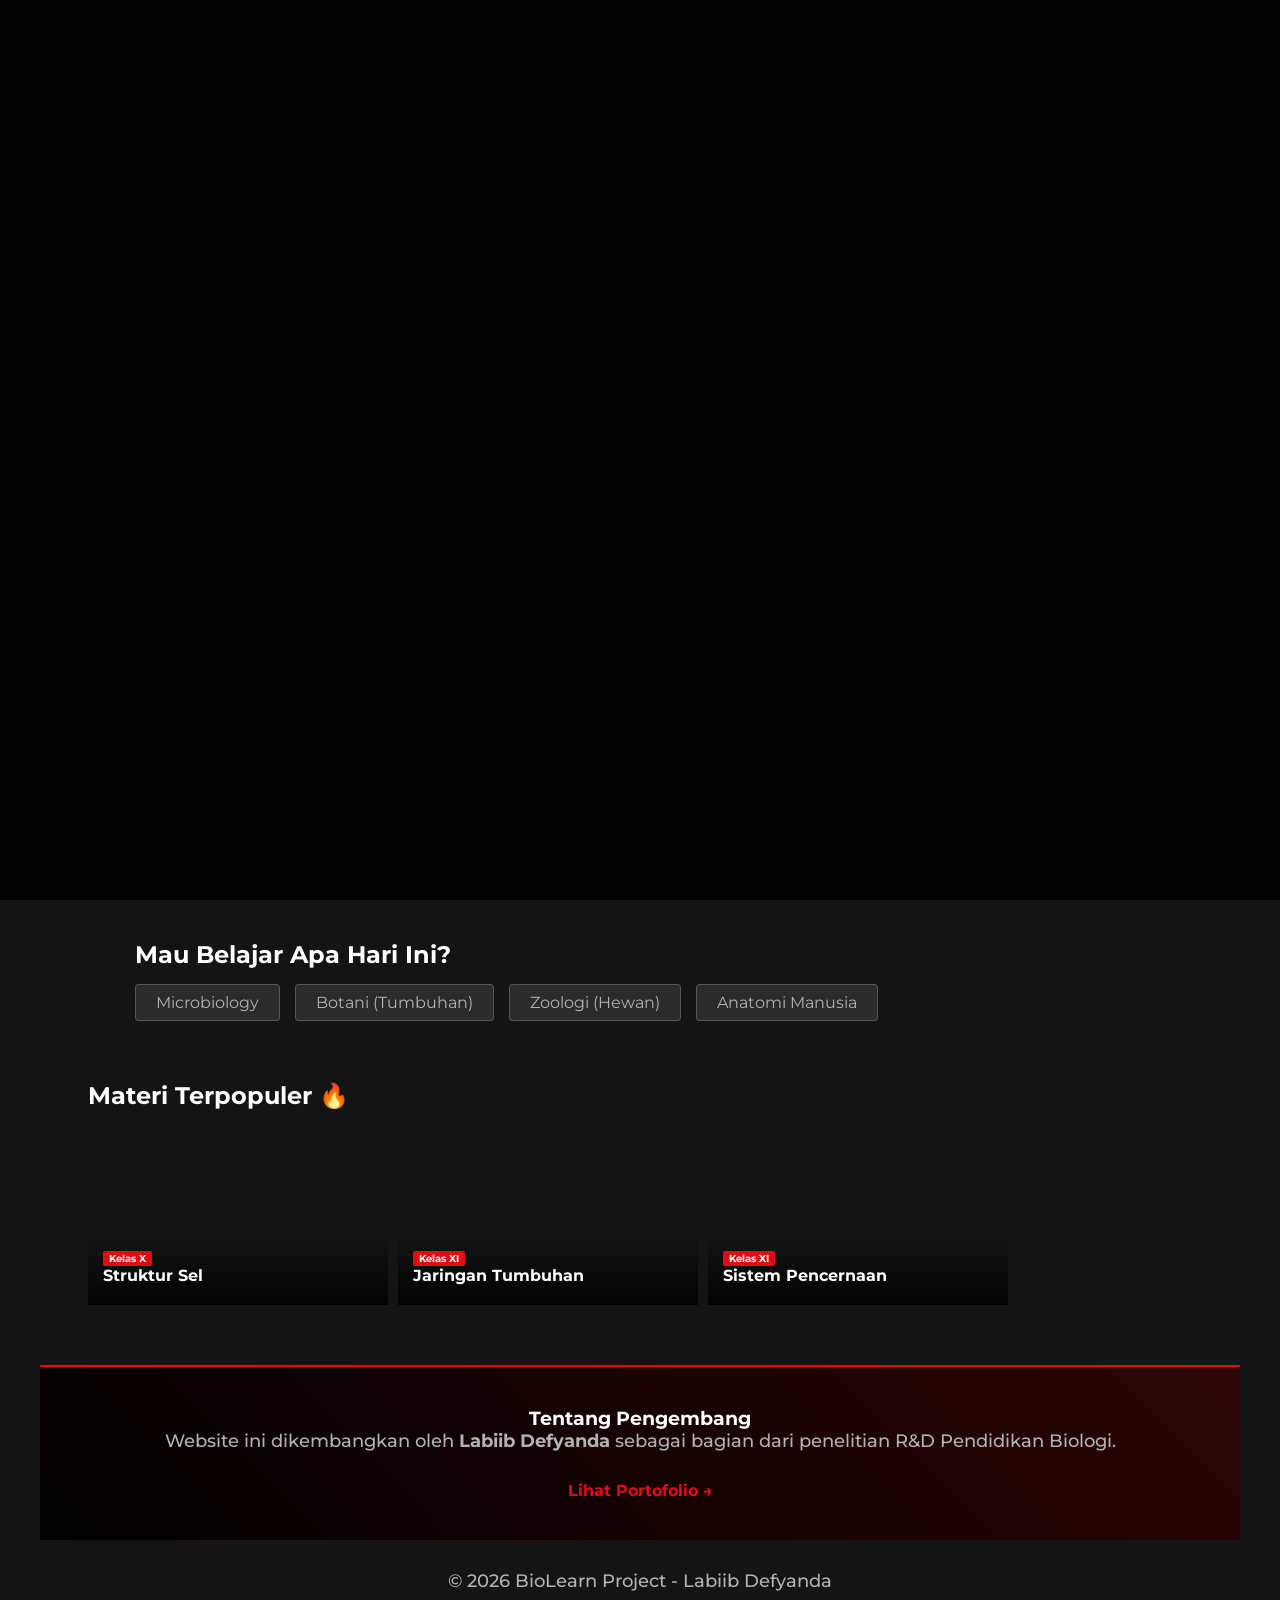
==== index.html @ b246363a "zoom in" ====
<!DOCTYPE html>
<html lang="id">
<head>
    <meta charset="UTF-8">
    <meta name="viewport" content="width=device-width, initial-scale=1.0">
    <title>BioLearn - Media Pembelajaran Biologi</title>
    <link rel="stylesheet" href="style.css">
    <link href="https://fonts.googleapis.com/css2?family=Montserrat:wght@400;600;700;900&display=swap" rel="stylesheet">
</head>
<body>

    <div id="intro-layer">
        <video id="intro-video" autoplay muted playsinline>
            <source src="intro.mp4" type="video/mp4">
            Yah, browsermu gak support video ini.
        </video>
    </div>

    <header class="hero-section">
        <div class="container">
            <div class="hero-text">
                <span class="badge">Biology</span>
                <h1>BIOFLIX</h1>
                <p>Jelajahi dunia biologi melalui website ini. Pelajari materi biologi melalui rangkuman materi dan video yang ada di website ini.</p>
                <div class="cta-buttons">
                    <a href="#" class="btn-primary">Mulai Sekarang</a>
                </div>
            </div>
        </div>
        <div class="scroll-down">
           <span>&#8595;</span>
        </div>
    </header>

    <section class="category-section">
        <div class="container">
            <h2 class="section-title">Mau Belajar Apa Hari Ini?</h2>
            <div class="category-grid">
                <div class="cat-item">Microbiology</div>
                <div class="cat-item">Botani (Tumbuhan)</div>
                <div class="cat-item">Zoologi (Hewan)</div>
                <div class="cat-item">Anatomi Manusia</div>
            </div>
        </div>
    </section>

    <section class="netflix-section">
        <div class="container">
            <h2 class="section-title">Materi Terpopuler 🔥</h2>
            <div class="netflix-grid">
                
                <a href="#" class="netflix-card" style="background-image: url('https://img.freepik.com/free-photo/cell-structure-abstract-concept-background_23-2150316531.jpg');">
                    <div class="card-content">
                        <span class="tag">Kelas X</span>
                        <h3>Struktur Sel</h3>
                    </div>
                </a>

                <a href="#" class="netflix-card" style="background-image: url('https://img.freepik.com/free-photo/green-leaf-texture-leaf-texture-background_501050-120.jpg');">
                    <div class="card-content">
                        <span class="tag">Kelas XI</span>
                        <h3>Jaringan Tumbuhan</h3>
                    </div>
                </a>

                <a href="#" class="netflix-card" style="background-image: url('https://img.freepik.com/free-photo/human-internal-organ-anatomy_53876-96068.jpg');">
                    <div class="card-content">
                        <span class="tag">Kelas XI</span>
                        <h3>Sistem Pencernaan</h3>
                    </div>
                </a>

            </div>
        </div>
    </section>

    <section class="researcher-section">
        <div class="container researcher-box">
            <h3>Tentang Pengembang</h3>
            <p>Website ini dikembangkan oleh <strong>Labiib Defyanda</strong> sebagai bagian dari penelitian R&D Pendidikan Biologi.</p>
            <a href="#" class="link-text">Lihat Portofolio →</a>
        </div>
    </section>

    <footer>
        <p>&copy; 2026 BioLearn Project - Labiib Defyanda</p>
    </footer>

    <script>
        const video = document.getElementById('intro-video');
        const layer = document.getElementById('intro-layer');

        // Coba paksa play saat loading (muted wajib biar jalan)
        video.play().catch(error => {
            console.log("Autoplay error:", error);
            // Kalau gagal play (browser lemot/block), langsung sembunyikan intro
            layer.style.display = 'none';
        });

        // Pas video selesai, hilangkan layer hitam
        video.onended = function() {
            layer.style.opacity = '0'; // Efek memudar
            layer.style.transform = 'scale(1.2)'
            
            // Tunggu 0.8 detik biar efek pudar selesai, baru hapus
            setTimeout(() => {
                layer.style.display = 'none';
            }, 1000); 
        };
    </script>

</body>
</html>
---- style.css ----
/* =========================================
   1. INTRO VIDEO PLAYER (AUTOPLAY)
   ========================================= */
/* Layar Hitam Penutup */
#intro-layer {
    position: fixed;
    top: 0;
    left: 0;
    width: 100vw;
    height: 100vh;
    background-color: #000000;
    z-index: 99999; /* Paling atas menutupi web */
    display: flex;
    justify-content: center;
    align-items: center;
    transition: opacity 1s ease-out, transform 1s ease-out;
    transform: scale(1)
}

/* Video Player - WAJIB BLOCK AGAR KELIHATAN */
#intro-video {
    width: 100%;
    height: 100%;
    object-fit: cover; /* Biar video full screen gak gepeng */
    display: block; /* Dulu none, sekarang harus muncul */
}

/* =========================================
   2. GLOBAL STYLES (WEBSITE ASLI)
   ========================================= */
* {
    margin: 0;
    padding: 0;
    box-sizing: border-box;
    font-family: 'Montserrat', sans-serif;
}

body {
    background-color: #141414; /* Hitam Netflix */
    color: #ffffff;
    overflow-x: hidden;
}

.container {
    max-width: 1200px;
    margin: 0 auto;
    padding: 0 4%;
}

/* VARIABEL WARNA */
:root {
    --net-red: #E50914;
    --net-dark: #141414;
    --net-gray: #b3b3b3;
}

/* =========================================
   3. HERO SECTION (BANNER UTAMA)
   ========================================= */
.hero-section {
    height: 100vh; /* Full layar mentok atas-bawah */
    width: 100%;   /* Pastikan lebar juga full */
    position: relative;
    display: flex;
    align-items: center;
    /* Gambar background tetap sama */
    background: linear-gradient(to right, rgba(0,0,0,0.9) 20%, rgba(0,0,0,0.3)),
                url('https://images.unsplash.com/photo-1532187863486-abf9dbad1b69?q=80&w=2070&auto=format&fit=crop');
    background-size: cover;
    background-position: center;
}

.hero-image { display: none; } 

.hero-text {
    max-width: 600px;
    z-index: 2;
    padding-left: 4%; 
}

.badge {
    background-color: var(--net-red);
    color: white;
    font-weight: 700;
    letter-spacing: 1px;
    padding: 5px 10px;
    border-radius: 4px;
    font-size: 0.8rem;
}

h1 {
    font-size: 3.5rem;
    font-weight: 900;
    margin: 20px 0;
    text-transform: uppercase;
    line-height: 1;
}

p {
    font-size: 1.1rem;
    color: var(--net-gray);
    margin-bottom: 30px;
    font-weight: 500;
}

.btn-primary {
    background-color: var(--net-red);
    color: white;
    padding: 12px 35px;
    font-size: 1.1rem;
    border-radius: 4px;
    text-decoration: none;
    font-weight: bold;
    display: inline-flex;
    align-items: center;
    gap: 10px;
}
.btn-primary::before { content: '▶'; font-size: 0.8rem; }
.btn-primary:hover { background-color: #c10811; }

/* Animasi Panah Scroll */
.scroll-down {
    position: absolute;
    bottom: 30px; /* Jarak dari bawah layar */
    left: 50%;
    transform: translateX(-50%);
    animation: bounce 2s infinite; /* Gerak naik turun selamanya */
    color: white;
    font-size: 2rem;
    cursor: pointer;
    opacity: 0.7;
}

@keyframes bounce {
    0%, 20%, 50%, 80%, 100% { transform: translate(-50%, 0); }
    40% { transform: translate(-50%, -10px); }
    60% { transform: translate(-50%, -5px); }
}

/* =========================================
   4. KATEGORI & JUDUL
   ========================================= */
.section-title {
    color: white;
    font-size: 1.5rem;
    margin-bottom: 15px;
    margin-top: 40px;
    font-weight: 700;
    padding-left: 4%;
}

.category-grid {
    display: flex;
    gap: 15px;
    overflow-x: auto;
    padding: 0 4% 20px 4%;
}

.cat-item {
    background: rgba(255,255,255,0.1);
    color: var(--net-gray);
    border: 1px solid rgba(255,255,255,0.2);
    padding: 8px 20px;
    border-radius: 4px;
    white-space: nowrap;
    cursor: pointer;
    transition: 0.3s;
}
.cat-item:hover {
    background: white;
    color: black;
}

/* =========================================
   5. NETFLIX CARDS (MATERI)
   ========================================= */
.netflix-section .container { padding: 0; }

.netflix-grid {
    display: flex;
    overflow-x: auto;
    gap: 10px;
    padding: 10px 4%;
    scrollbar-width: none;
}
.netflix-grid::-webkit-scrollbar { display: none; }

.netflix-card {
    min-width: 300px;
    height: 170px;
    border-radius: 4px;
    background-size: cover;
    background-position: center;
    position: relative;
    text-decoration: none;
    transition: transform 0.3s ease;
}
.netflix-card:hover {
    transform: scale(1.05);
    z-index: 10;
}

.card-content {
    position: absolute;
    bottom: 0;
    left: 0;
    width: 100%;
    padding: 15px;
    background: linear-gradient(to top, rgba(0,0,0,0.9), transparent);
}

.netflix-card h3 {
    color: white;
    font-size: 1rem;
    margin-bottom: 5px;
}
.tag {
    background-color: var(--net-red);
    color: white;
    padding: 2px 6px;
    font-size: 0.6rem;
    font-weight: bold;
    border-radius: 2px;
}

/* =========================================
   6. FOOTER & RESEARCHER
   ========================================= */
.researcher-box {
    background: linear-gradient(45deg, #000000, #2c0405);
    border-top: 2px solid var(--net-red);
    padding: 40px;
    text-align: center;
    margin-top: 50px;
}
.link-text { color: var(--net-red); font-weight: bold; text-decoration: none; }

footer {
    text-align: center;
    padding: 30px;
    color: #555;
    font-size: 0.8rem;
}

/* RESPONSIVE HP */
@media (max-width: 768px) {
    h1 { font-size: 2.5rem; }
    .hero-section { height: 100vh; background-position: center; }
    .hero-text { text-align: center; margin-top: 50px; padding: 0 5%;}
    .cta-buttons { justify-content: center; }
}
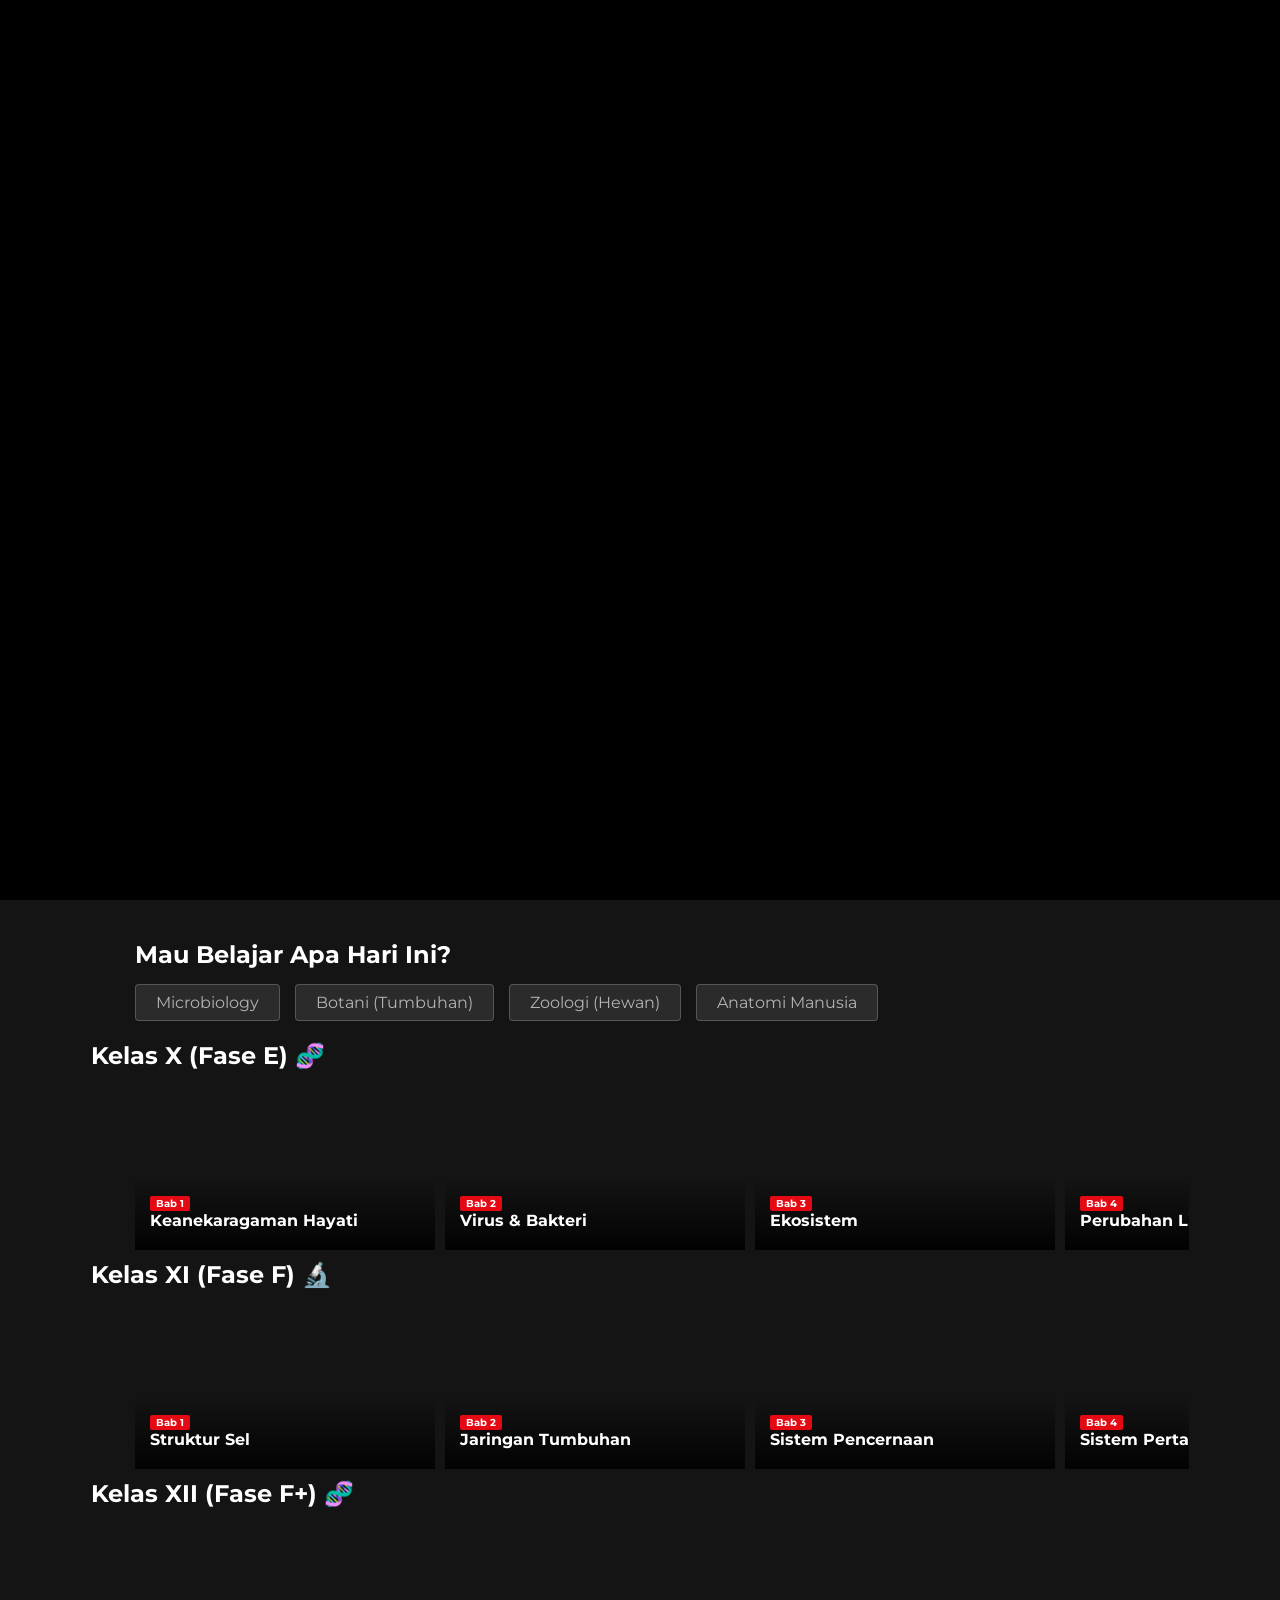
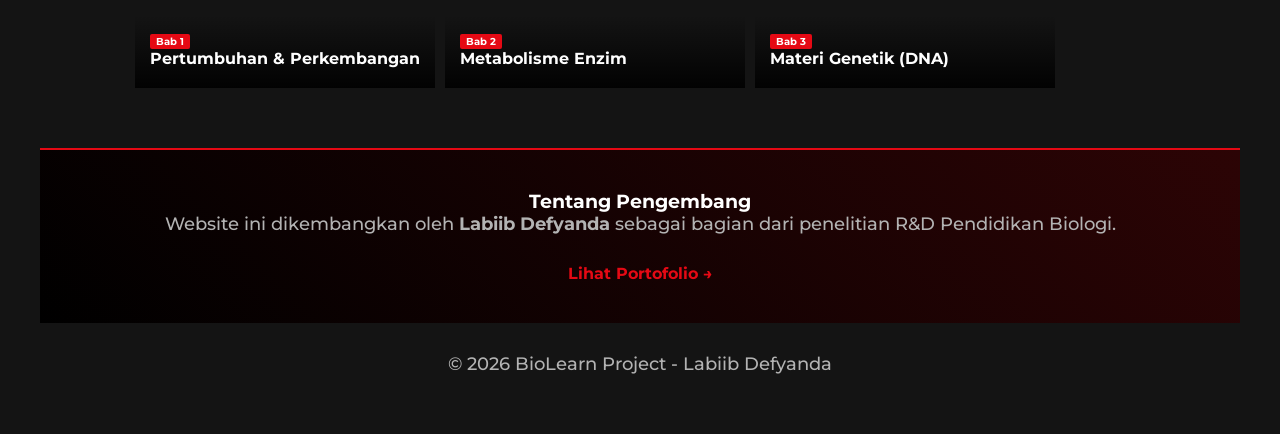
==== commit d6566e79: "Update index.html" ====
--- a/index.html
+++ b/index.html
@@ -23,16 +23,19 @@
                 <h1>BIOFLIX</h1>
                 <p>Jelajahi dunia biologi melalui website ini. Pelajari materi biologi melalui rangkuman materi dan video yang ada di website ini.</p>
                 <div class="cta-buttons">
-                    <a href="#" class="btn-primary">Mulai Sekarang</a>
+                    <a href="#mulai-belajar" class="btn-primary">Mulai Sekarang</a>
                 </div>
             </div>
         </div>
+
         <div class="scroll-down">
-           <span>&#8595;</span>
+          <a href="#mulai-belajar" style="text-decoration: none; color: white;">
+             <span>&#8595;</span>
+          </a>
         </div>
     </header>
 
-    <section class="category-section">
+    <section id="mulai-belajar" class="category-section">
         <div class="container">
             <h2 class="section-title">Mau Belajar Apa Hari Ini?</h2>
             <div class="category-grid">
@@ -44,35 +47,110 @@
         </div>
     </section>
 
-    <section class="netflix-section">
-        <div class="container">
-            <h2 class="section-title">Materi Terpopuler 🔥</h2>
+<section class="class-row">
+        <div class="container">
+            <h2 class="row-title">Kelas X (Fase E) 🧬</h2>
             <div class="netflix-grid">
                 
+                <a href="#" class="netflix-card" style="background-image: url('https://images.unsplash.com/photo-1576086213369-97a306d36557?q=80&w=2080&auto=format&fit=crop');">
+                    <div class="card-content">
+                        <span class="tag">Bab 1</span>
+                        <h3>Keanekaragaman Hayati</h3>
+                    </div>
+                </a>
+
+                <a href="#" class="netflix-card" style="background-image: url('https://images.unsplash.com/photo-1584036561566-b93a5806e148?q=80&w=2070&auto=format&fit=crop');">
+                    <div class="card-content">
+                        <span class="tag">Bab 2</span>
+                        <h3>Virus & Bakteri</h3>
+                    </div>
+                </a>
+
+                <a href="#" class="netflix-card" style="background-image: url('https://images.unsplash.com/photo-1596392996844-3c6607062e5b?q=80&w=1974&auto=format&fit=crop');">
+                    <div class="card-content">
+                        <span class="tag">Bab 3</span>
+                        <h3>Ekosistem</h3>
+                    </div>
+                </a>
+
+                <a href="#" class="netflix-card" style="background-image: url('https://images.unsplash.com/photo-1530026405186-ed1f139313f8?q=80&w=1935&auto=format&fit=crop');">
+                    <div class="card-content">
+                        <span class="tag">Bab 4</span>
+                        <h3>Perubahan Lingkungan</h3>
+                    </div>
+                </a>
+
+            </div>
+        </div>
+    </section>
+
+    <section class="class-row">
+        <div class="container">
+            <h2 class="row-title">Kelas XI (Fase F) 🔬</h2>
+            <div class="netflix-grid">
+                
                 <a href="#" class="netflix-card" style="background-image: url('https://img.freepik.com/free-photo/cell-structure-abstract-concept-background_23-2150316531.jpg');">
                     <div class="card-content">
-                        <span class="tag">Kelas X</span>
+                        <span class="tag">Bab 1</span>
                         <h3>Struktur Sel</h3>
                     </div>
                 </a>
 
                 <a href="#" class="netflix-card" style="background-image: url('https://img.freepik.com/free-photo/green-leaf-texture-leaf-texture-background_501050-120.jpg');">
                     <div class="card-content">
-                        <span class="tag">Kelas XI</span>
+                        <span class="tag">Bab 2</span>
                         <h3>Jaringan Tumbuhan</h3>
                     </div>
                 </a>
 
                 <a href="#" class="netflix-card" style="background-image: url('https://img.freepik.com/free-photo/human-internal-organ-anatomy_53876-96068.jpg');">
                     <div class="card-content">
-                        <span class="tag">Kelas XI</span>
+                        <span class="tag">Bab 3</span>
                         <h3>Sistem Pencernaan</h3>
                     </div>
                 </a>
-
-            </div>
-        </div>
-    </section>
+                
+                <a href="#" class="netflix-card" style="background-image: url('https://images.unsplash.com/photo-1559757175-5700dde675bc?q=80&w=2071&auto=format&fit=crop');">
+                    <div class="card-content">
+                        <span class="tag">Bab 4</span>
+                        <h3>Sistem Pertahanan Tubuh</h3>
+                    </div>
+                </a>
+
+            </div>
+        </div>
+    </section>
+
+    <section class="class-row">
+        <div class="container">
+            <h2 class="row-title">Kelas XII (Fase F+) 🧬</h2>
+            <div class="netflix-grid">
+                
+                <a href="#" class="netflix-card" style="background-image: url('https://images.unsplash.com/photo-1530026186672-2cd00ffc40dd?q=80&w=2070&auto=format&fit=crop');">
+                    <div class="card-content">
+                        <span class="tag">Bab 1</span>
+                        <h3>Pertumbuhan & Perkembangan</h3>
+                    </div>
+                </a>
+
+                <a href="#" class="netflix-card" style="background-image: url('https://plus.unsplash.com/premium_photo-1676325102583-0839e57d7a1f?q=80&w=2070&auto=format&fit=crop');">
+                    <div class="card-content">
+                        <span class="tag">Bab 2</span>
+                        <h3>Metabolisme Enzim</h3>
+                    </div>
+                </a>
+
+                <a href="#" class="netflix-card" style="background-image: url('https://images.unsplash.com/photo-1614935151651-0bea6508db6b?q=80&w=2025&auto=format&fit=crop');">
+                    <div class="card-content">
+                        <span class="tag">Bab 3</span>
+                        <h3>Materi Genetik (DNA)</h3>
+                    </div>
+                </a>
+
+            </div>
+        </div>
+    </section>
+    
 
     <section class="researcher-section">
         <div class="container researcher-box">
@@ -90,19 +168,36 @@
         const video = document.getElementById('intro-video');
         const layer = document.getElementById('intro-layer');
 
-        // Coba paksa play saat loading (muted wajib biar jalan)
+        video.load();
+
+        var playPromise = video.play();
+
+        if (playPromise !== undefined) {
+            playPromise.then(_ => {
+                // Autoplay berhasil jalan!
+                console.log("Video playing...");
+            })
+            .catch(error => {
+                // Autoplay dicegah browser (biasanya mode hemat daya/kuota)
+                console.log("Autoplay dicegah:", error);
+                // Kalau dicegah, langsung hilangkan intro biar gak layar hitam doang
+                layer.style.display = 'none';
+            });
+        }
+        
         video.play().catch(error => {
             console.log("Autoplay error:", error);
-            // Kalau gagal play (browser lemot/block), langsung sembunyikan intro
             layer.style.display = 'none';
         });
 
-        // Pas video selesai, hilangkan layer hitam
+        // Event saat video selesai
         video.onended = function() {
-            layer.style.opacity = '0'; // Efek memudar
-            layer.style.transform = 'scale(1.2)'
-            
-            // Tunggu 0.8 detik biar efek pudar selesai, baru hapus
+            layer.style.opacity = '0'; 
+
+            setTimeout(() => {
+                document.querySelector('.hero-text').classList.add('muncul-dong');
+            }, 200);
+
             setTimeout(() => {
                 layer.style.display = 'none';
             }, 1000); 
--- a/style.css
+++ b/style.css
@@ -1,7 +1,10 @@
+html {
+    scroll-behavior: smooth;
+}
+
 /* =========================================
    1. INTRO VIDEO PLAYER (AUTOPLAY)
    ========================================= */
-/* Layar Hitam Penutup */
 #intro-layer {
     position: fixed;
     top: 0;
@@ -9,24 +12,25 @@
     width: 100vw;
     height: 100vh;
     background-color: #000000;
-    z-index: 99999; /* Paling atas menutupi web */
+    z-index: 99999;
     display: flex;
     justify-content: center;
     align-items: center;
-    transition: opacity 1s ease-out, transform 1s ease-out;
-    transform: scale(1)
-}
-
-/* Video Player - WAJIB BLOCK AGAR KELIHATAN */
+    
+    /* ⚠️ PENTING: Transisi untuk Opacity DAN Transform (Zoom) */
+    transition: opacity 1s ease-out, transform 1s ease-out; 
+    transform: scale(1); /* Posisi awal normal */
+}
+
 #intro-video {
     width: 100%;
     height: 100%;
-    object-fit: cover; /* Biar video full screen gak gepeng */
-    display: block; /* Dulu none, sekarang harus muncul */
-}
-
-/* =========================================
-   2. GLOBAL STYLES (WEBSITE ASLI)
+    object-fit: cover;
+    display: block; 
+}
+
+/* =========================================
+   2. GLOBAL STYLES
    ========================================= */
 * {
     margin: 0;
@@ -36,7 +40,7 @@
 }
 
 body {
-    background-color: #141414; /* Hitam Netflix */
+    background-color: #141414;
     color: #ffffff;
     overflow-x: hidden;
 }
@@ -47,7 +51,6 @@
     padding: 0 4%;
 }
 
-/* VARIABEL WARNA */
 :root {
     --net-red: #E50914;
     --net-dark: #141414;
@@ -55,27 +58,32 @@
 }
 
 /* =========================================
-   3. HERO SECTION (BANNER UTAMA)
+   3. HERO SECTION (FULL SCREEN)
    ========================================= */
 .hero-section {
-    height: 100vh; /* Full layar mentok atas-bawah */
-    width: 100%;   /* Pastikan lebar juga full */
+    height: 100vh; /* Full Layar */
+    width: 100%;
     position: relative;
     display: flex;
     align-items: center;
-    /* Gambar background tetap sama */
     background: linear-gradient(to right, rgba(0,0,0,0.9) 20%, rgba(0,0,0,0.3)),
                 url('https://images.unsplash.com/photo-1532187863486-abf9dbad1b69?q=80&w=2070&auto=format&fit=crop');
     background-size: cover;
     background-position: center;
 }
 
-.hero-image { display: none; } 
-
 .hero-text {
     max-width: 600px;
     z-index: 2;
-    padding-left: 4%; 
+    padding-left: 4%;
+    opacity: 0;
+    transform: scale(1.2);
+    transition: all 1.5s cubic-bezier(0.22, 1, 0.36, 1);
+}
+
+.hero-text.muncul-dong {
+    opacity: 1;             
+    transform: scale(1);    
 }
 
 .badge {
@@ -118,13 +126,13 @@
 .btn-primary::before { content: '▶'; font-size: 0.8rem; }
 .btn-primary:hover { background-color: #c10811; }
 
-/* Animasi Panah Scroll */
+/* ⚠️ ANIMASI PANAH SCROLL */
 .scroll-down {
     position: absolute;
-    bottom: 30px; /* Jarak dari bawah layar */
+    bottom: 30px;
     left: 50%;
     transform: translateX(-50%);
-    animation: bounce 2s infinite; /* Gerak naik turun selamanya */
+    animation: bounce 2s infinite;
     color: white;
     font-size: 2rem;
     cursor: pointer;
@@ -172,7 +180,7 @@
 }
 
 /* =========================================
-   5. NETFLIX CARDS (MATERI)
+   5. NETFLIX CARDS
    ========================================= */
 .netflix-section .container { padding: 0; }
 
@@ -224,7 +232,7 @@
 }
 
 /* =========================================
-   6. FOOTER & RESEARCHER
+   6. FOOTER
    ========================================= */
 .researcher-box {
     background: linear-gradient(45deg, #000000, #2c0405);
@@ -245,7 +253,13 @@
 /* RESPONSIVE HP */
 @media (max-width: 768px) {
     h1 { font-size: 2.5rem; }
-    .hero-section { height: 100vh; background-position: center; }
+    
+    /* BIAR DI HP JUGA FULL LAYAR */
+    .hero-section { 
+        height: 100vh; 
+        background-position: center; 
+    }
+    
     .hero-text { text-align: center; margin-top: 50px; padding: 0 5%;}
     .cta-buttons { justify-content: center; }
 }
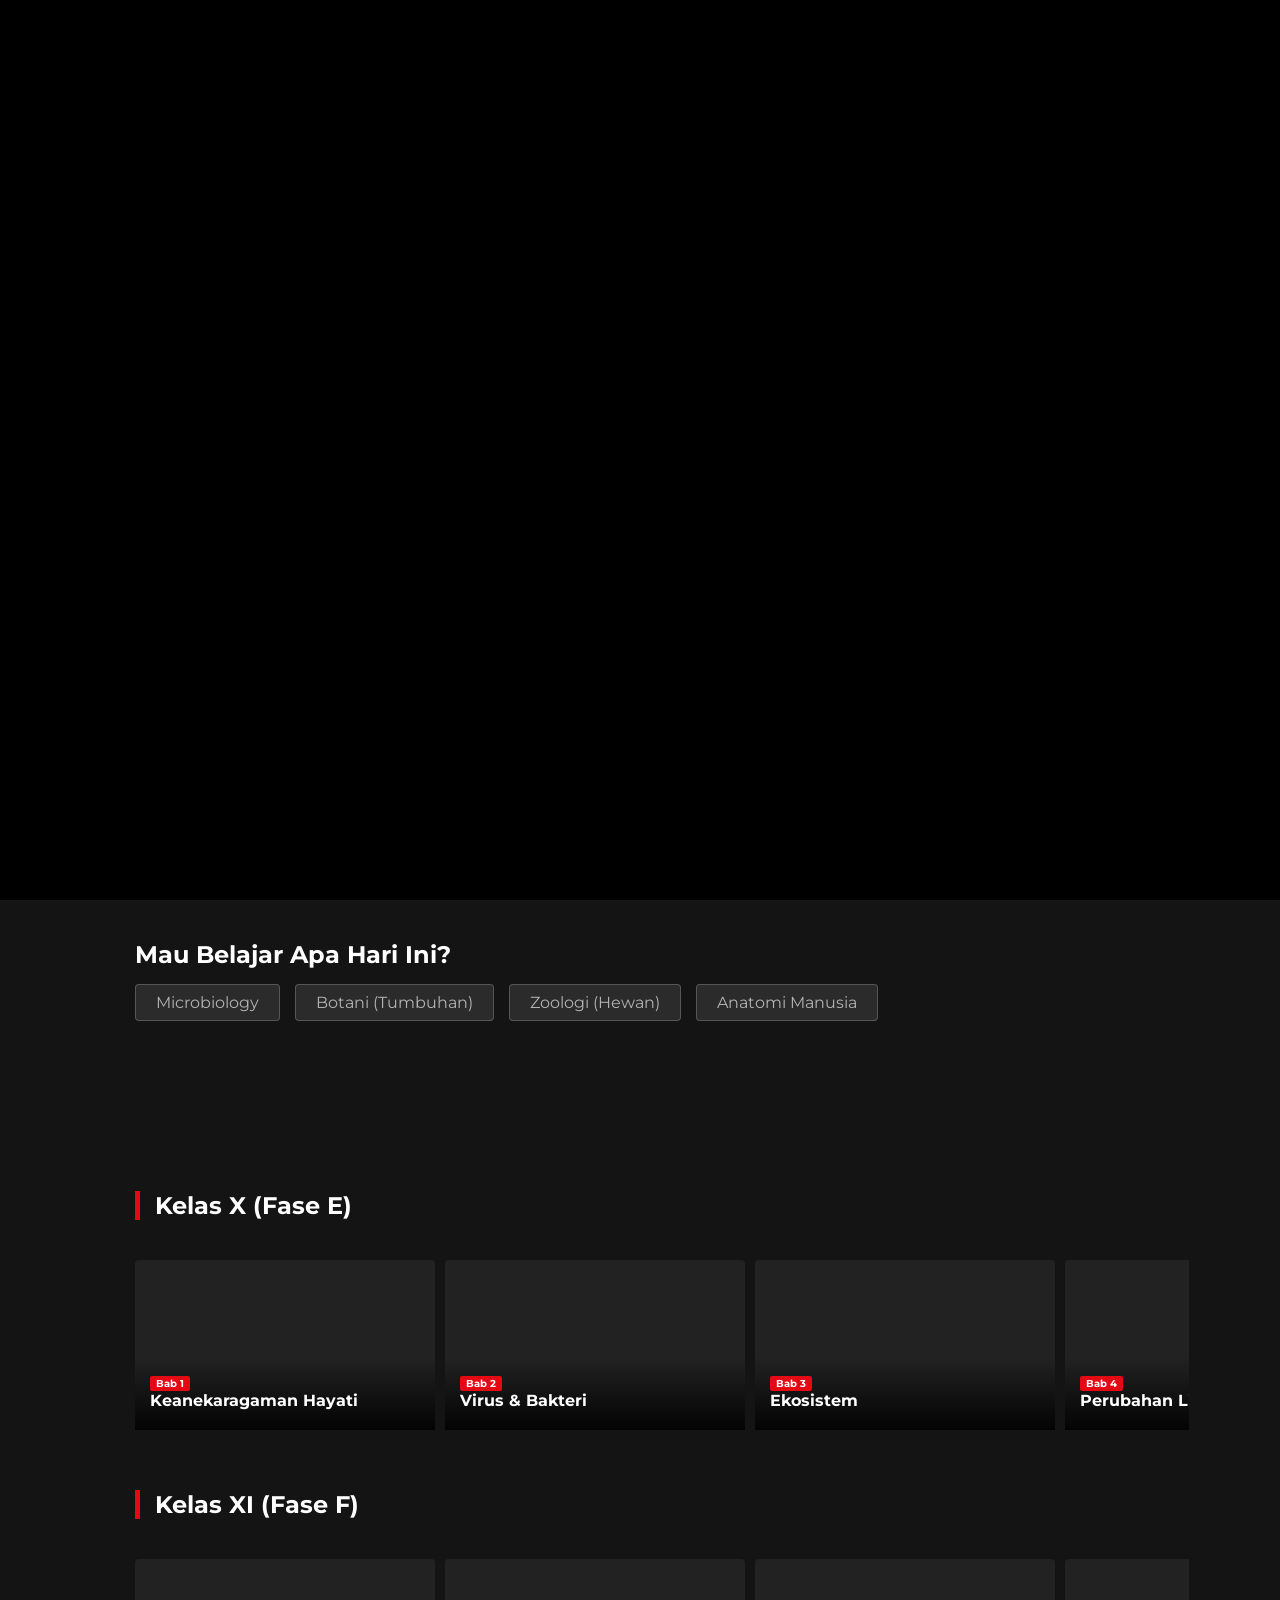
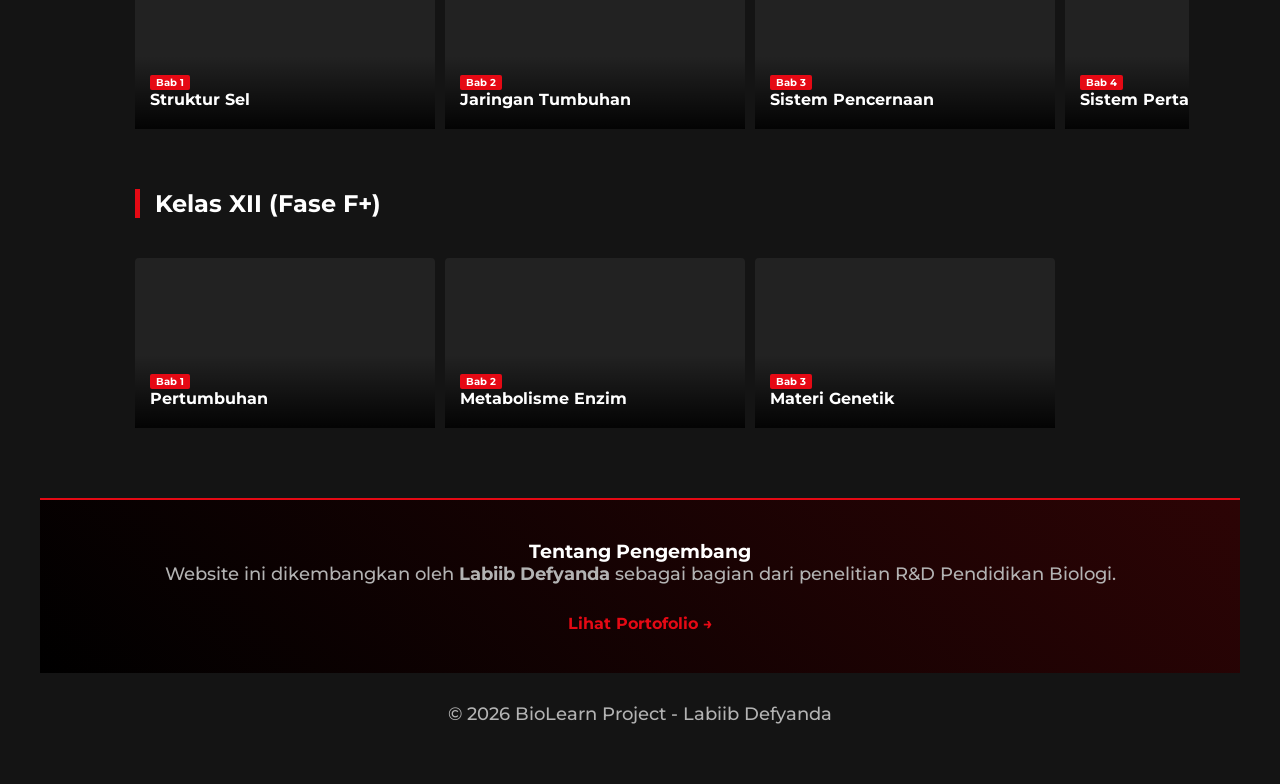
==== commit c3822094: "ilangin gambar" ====
--- a/index.html
+++ b/index.html
@@ -49,31 +49,31 @@
 
 <section class="class-row">
         <div class="container">
-            <h2 class="row-title">Kelas X (Fase E) 🧬</h2>
+            <h2 class="row-title">Kelas X (Fase E)</h2>
             <div class="netflix-grid">
                 
-                <a href="#" class="netflix-card" style="background-image: url('https://images.unsplash.com/photo-1576086213369-97a306d36557?q=80&w=2080&auto=format&fit=crop');">
+                <a href="#" class="netflix-card">
                     <div class="card-content">
                         <span class="tag">Bab 1</span>
                         <h3>Keanekaragaman Hayati</h3>
                     </div>
                 </a>
 
-                <a href="#" class="netflix-card" style="background-image: url('https://images.unsplash.com/photo-1584036561566-b93a5806e148?q=80&w=2070&auto=format&fit=crop');">
+<a href="#" class="netflix-card">
                     <div class="card-content">
                         <span class="tag">Bab 2</span>
                         <h3>Virus & Bakteri</h3>
                     </div>
                 </a>
 
-                <a href="#" class="netflix-card" style="background-image: url('https://images.unsplash.com/photo-1596392996844-3c6607062e5b?q=80&w=1974&auto=format&fit=crop');">
+                <a href="#" class="netflix-card">
                     <div class="card-content">
                         <span class="tag">Bab 3</span>
                         <h3>Ekosistem</h3>
                     </div>
                 </a>
 
-                <a href="#" class="netflix-card" style="background-image: url('https://images.unsplash.com/photo-1530026405186-ed1f139313f8?q=80&w=1935&auto=format&fit=crop');">
+                <a href="#" class="netflix-card">
                     <div class="card-content">
                         <span class="tag">Bab 4</span>
                         <h3>Perubahan Lingkungan</h3>
@@ -86,31 +86,31 @@
 
     <section class="class-row">
         <div class="container">
-            <h2 class="row-title">Kelas XI (Fase F) 🔬</h2>
+            <h2 class="row-title">Kelas XI (Fase F)</h2>
             <div class="netflix-grid">
                 
-                <a href="#" class="netflix-card" style="background-image: url('https://img.freepik.com/free-photo/cell-structure-abstract-concept-background_23-2150316531.jpg');">
+                <a href="#" class="netflix-card">
                     <div class="card-content">
                         <span class="tag">Bab 1</span>
                         <h3>Struktur Sel</h3>
                     </div>
                 </a>
 
-                <a href="#" class="netflix-card" style="background-image: url('https://img.freepik.com/free-photo/green-leaf-texture-leaf-texture-background_501050-120.jpg');">
+                <a href="#" class="netflix-card">
                     <div class="card-content">
                         <span class="tag">Bab 2</span>
                         <h3>Jaringan Tumbuhan</h3>
                     </div>
                 </a>
 
-                <a href="#" class="netflix-card" style="background-image: url('https://img.freepik.com/free-photo/human-internal-organ-anatomy_53876-96068.jpg');">
+                <a href="#" class="netflix-card">
                     <div class="card-content">
                         <span class="tag">Bab 3</span>
                         <h3>Sistem Pencernaan</h3>
                     </div>
                 </a>
                 
-                <a href="#" class="netflix-card" style="background-image: url('https://images.unsplash.com/photo-1559757175-5700dde675bc?q=80&w=2071&auto=format&fit=crop');">
+                <a href="#" class="netflix-card">
                     <div class="card-content">
                         <span class="tag">Bab 4</span>
                         <h3>Sistem Pertahanan Tubuh</h3>
@@ -123,27 +123,27 @@
 
     <section class="class-row">
         <div class="container">
-            <h2 class="row-title">Kelas XII (Fase F+) 🧬</h2>
+            <h2 class="row-title">Kelas XII (Fase F+)</h2>
             <div class="netflix-grid">
                 
-                <a href="#" class="netflix-card" style="background-image: url('https://images.unsplash.com/photo-1530026186672-2cd00ffc40dd?q=80&w=2070&auto=format&fit=crop');">
+                <a href="#" class="netflix-card">
                     <div class="card-content">
                         <span class="tag">Bab 1</span>
-                        <h3>Pertumbuhan & Perkembangan</h3>
-                    </div>
-                </a>
-
-                <a href="#" class="netflix-card" style="background-image: url('https://plus.unsplash.com/premium_photo-1676325102583-0839e57d7a1f?q=80&w=2070&auto=format&fit=crop');">
+                        <h3>Pertumbuhan</h3>
+                    </div>
+                </a>
+
+                <a href="#" class="netflix-card">
                     <div class="card-content">
                         <span class="tag">Bab 2</span>
                         <h3>Metabolisme Enzim</h3>
                     </div>
                 </a>
 
-                <a href="#" class="netflix-card" style="background-image: url('https://images.unsplash.com/photo-1614935151651-0bea6508db6b?q=80&w=2025&auto=format&fit=crop');">
+                <a href="#" class="netflix-card">
                     <div class="card-content">
                         <span class="tag">Bab 3</span>
-                        <h3>Materi Genetik (DNA)</h3>
+                        <h3>Materi Genetik</h3>
                     </div>
                 </a>
 
--- a/style.css
+++ b/style.css
@@ -263,3 +263,38 @@
     .hero-text { text-align: center; margin-top: 50px; padding: 0 5%;}
     .cta-buttons { justify-content: center; }
 }
+
+/* --- UPDATE LAYOUT PER KELAS --- */
+
+/* 1. Jarak antara Bagian Kategori (tombol atas) dengan Kelas X */
+.category-section {
+    margin-bottom: 150px; /* Dulu gak ada, sekarang dikasih jarak jauh */
+}
+
+/* Jarak antar baris kelas biar gak nempel */
+.class-row {
+    margin-bottom: 40px; /* Jarak ke bawah */
+}
+
+/* Judul per baris (Kelas X, XI, XII) */
+.row-title {
+    color: white;
+    font-size: 1.5rem; /* Gedein dikit font-nya */
+    font-weight: 700;
+    margin-bottom: 30px; /* Jarak judul ke kartu di bawahnya */
+    padding-left: 15px;
+    border-left: 5px solid var(--net-red); /* Garis merah lebih tebal */
+    margin-left: 4%; 
+}
+
+/* Memperbaiki container grid biar pas dengan judul */
+.netflix-grid {
+    padding: 10px 4% 20px 4%; /* Nambah padding bawah dikit */
+}
+
+/* 5. DEFAULT KARTU (KOSONG) */
+/* Kalau gak ada gambar, warnanya jadi abu-abu gelap */
+.netflix-card {
+    background-color: #222; 
+    /* Hapus background-image default kalau ada di CSS sebelumnya */
+}
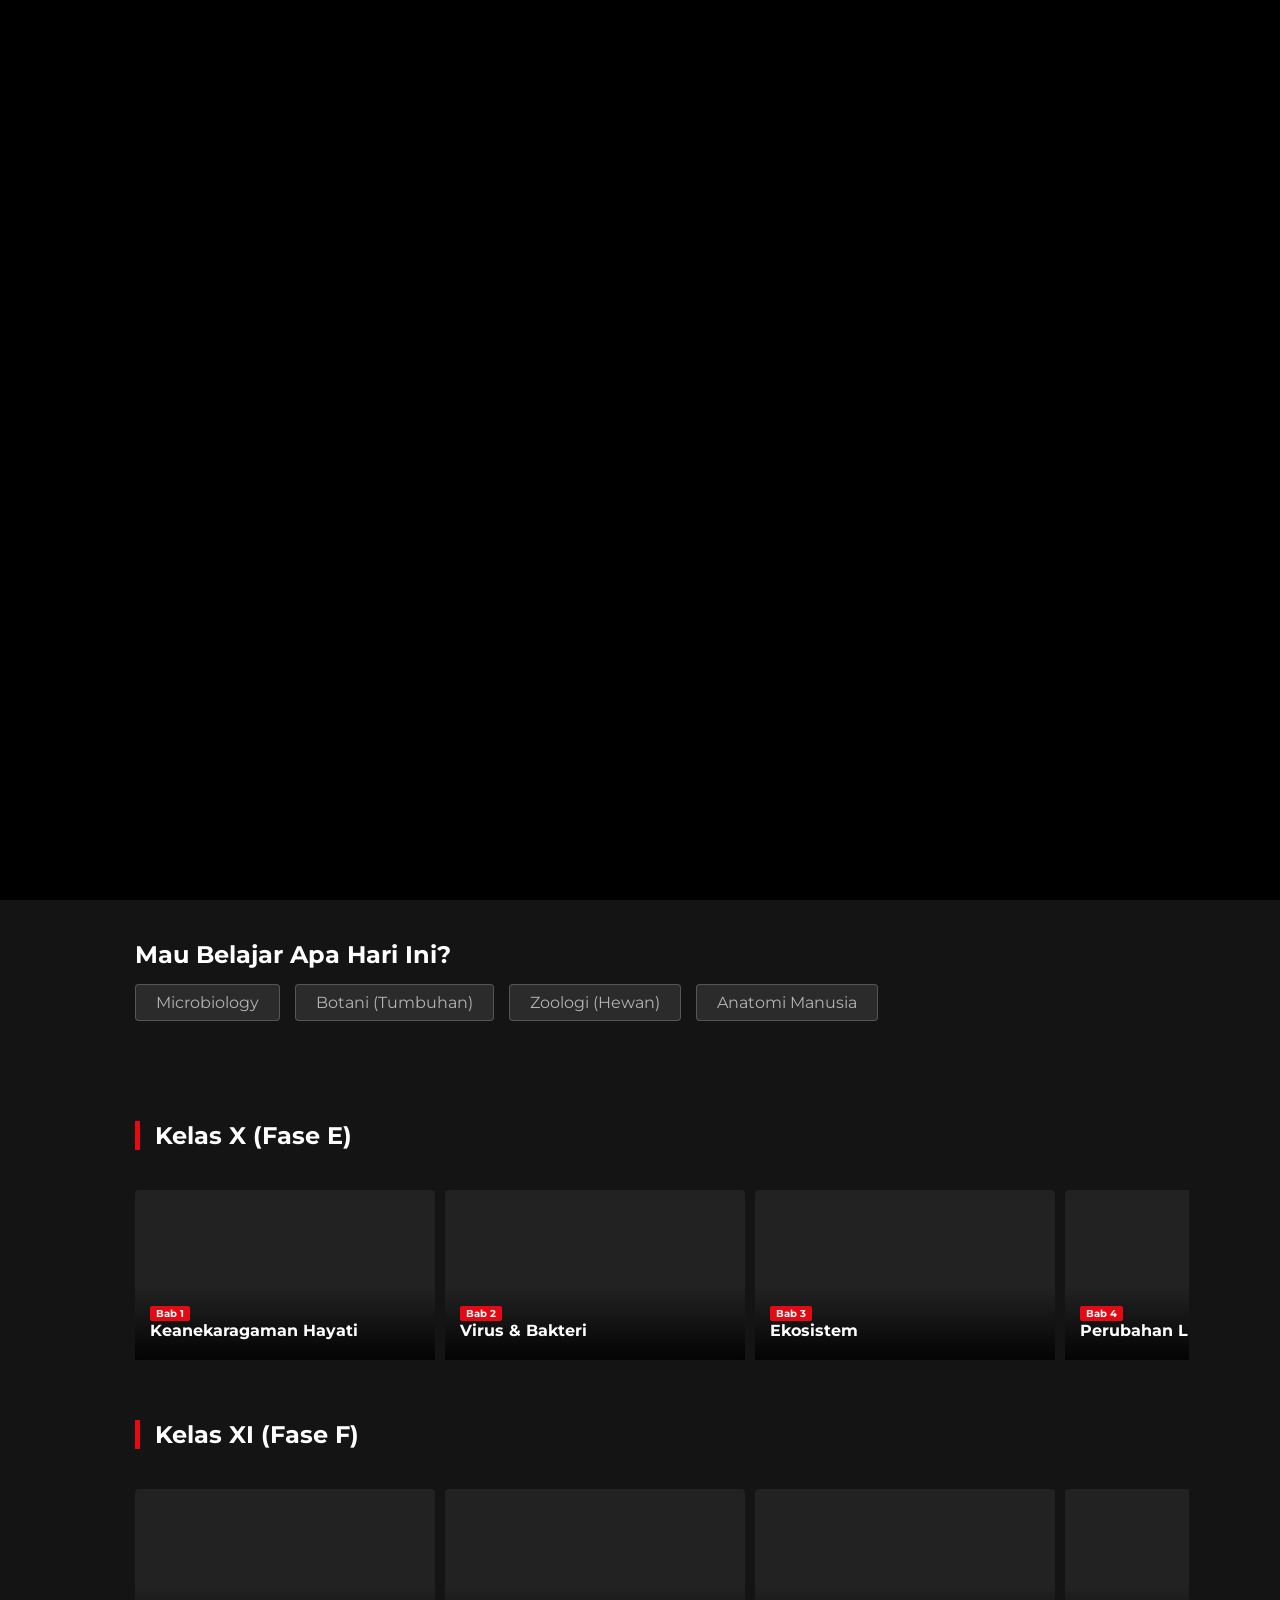
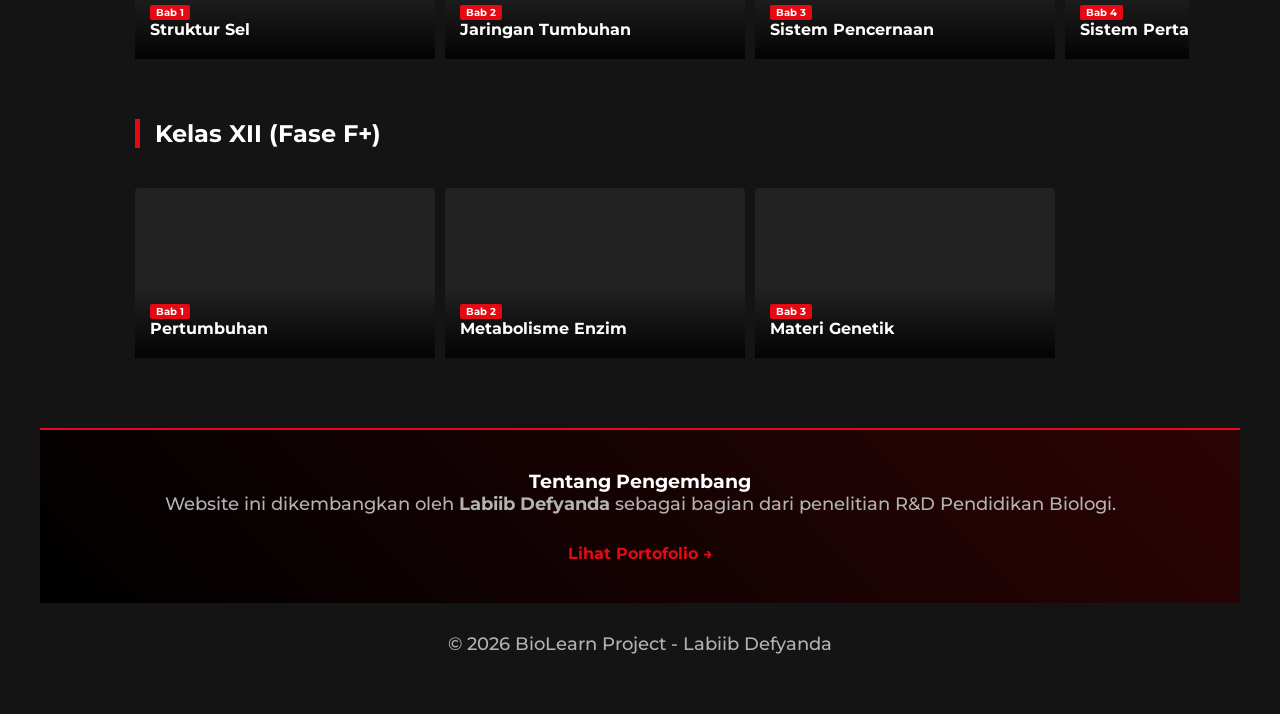
==== commit a652bfb0: "Update index.html" ====
--- a/index.html
+++ b/index.html
@@ -52,7 +52,7 @@
             <h2 class="row-title">Kelas X (Fase E)</h2>
             <div class="netflix-grid">
                 
-                <a href="#" class="netflix-card">
+                <a href="pages-X1/keanekaragaman-hayati/main.html" class="netflix-card">
                     <div class="card-content">
                         <span class="tag">Bab 1</span>
                         <h3>Keanekaragaman Hayati</h3>
--- a/style.css
+++ b/style.css
@@ -268,7 +268,7 @@
 
 /* 1. Jarak antara Bagian Kategori (tombol atas) dengan Kelas X */
 .category-section {
-    margin-bottom: 150px; /* Dulu gak ada, sekarang dikasih jarak jauh */
+    margin-bottom: 80px; /* Dulu gak ada, sekarang dikasih jarak jauh */
 }
 
 /* Jarak antar baris kelas biar gak nempel */
